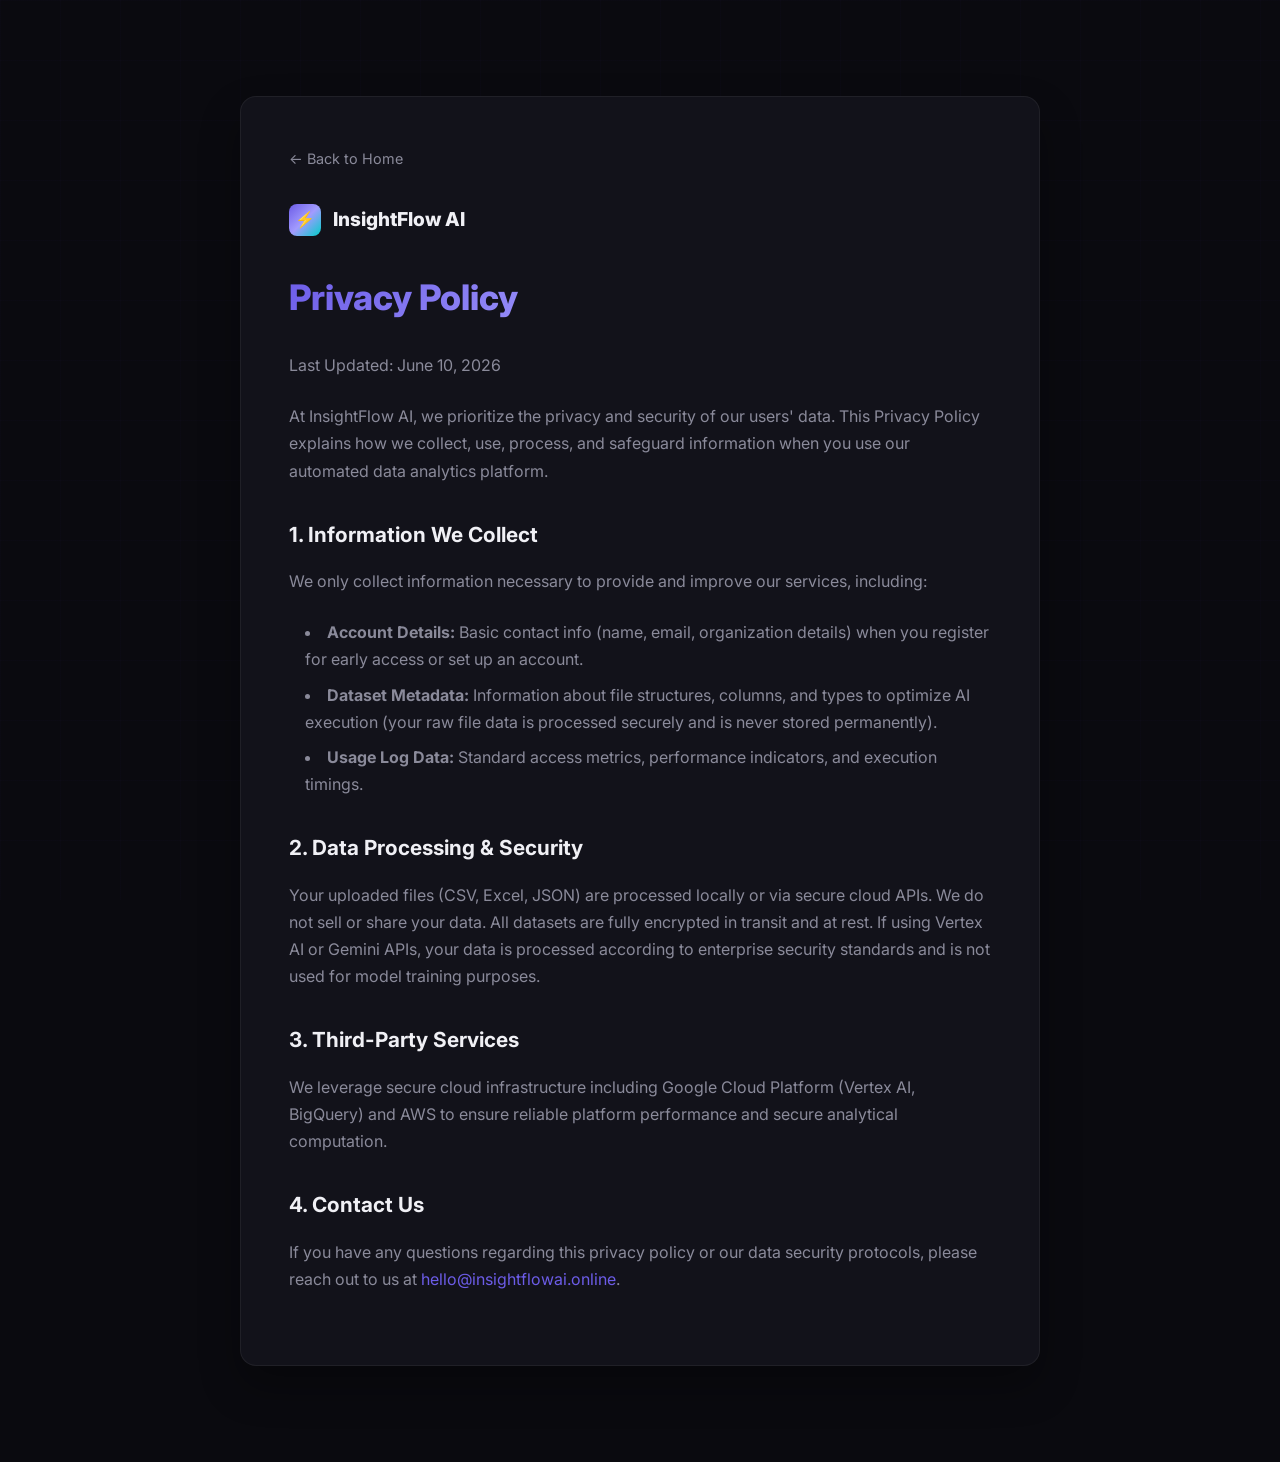
==== privacy.html @ 01ef1751 "docs: add privacy policy and terms of service pages to fix placeholders" ====
<!DOCTYPE html>
<html lang="en">
<head>
    <meta charset="UTF-8">
    <meta name="viewport" content="width=device-width, initial-scale=1.0">
    <title>Privacy Policy — InsightFlow AI</title>
    <link rel="preconnect" href="https://fonts.googleapis.com">
    <link rel="preconnect" href="https://fonts.gstatic.com" crossorigin>
    <link href="https://fonts.googleapis.com/css2?family=Inter:wght@300;400;500;600;700;800&display=swap" rel="stylesheet">
    <style>
        *, *::before, *::after {
            margin: 0;
            padding: 0;
            box-sizing: border-box;
        }

        :root {
            --bg-primary: #0a0a0f;
            --bg-secondary: #12121a;
            --bg-card: rgba(255, 255, 255, 0.03);
            --border-subtle: rgba(255, 255, 255, 0.06);
            --text-primary: #f0f0f5;
            --text-secondary: #8a8a9a;
            --text-muted: #5a5a6a;
            --accent-1: #6c5ce7;
            --accent-gradient: linear-gradient(135deg, #6c5ce7 0%, #a29bfe 50%, #00cec9 100%);
        }

        body {
            font-family: 'Inter', -apple-system, BlinkMacSystemFont, sans-serif;
            background: var(--bg-primary);
            color: var(--text-primary);
            line-height: 1.7;
            padding: 2rem 1rem;
        }

        .bg-grid {
            position: fixed;
            inset: 0;
            z-index: 0;
            background-image: 
                linear-gradient(rgba(108, 92, 231, 0.02) 1px, transparent 1px),
                linear-gradient(90deg, rgba(108, 92, 231, 0.02) 1px, transparent 1px);
            background-size: 60px 60px;
            pointer-events: none;
        }

        .container {
            max-width: 800px;
            margin: 4rem auto;
            position: relative;
            z-index: 1;
            background: var(--bg-secondary);
            border: 1px solid var(--border-subtle);
            border-radius: 16px;
            padding: 3rem;
            box-shadow: 0 20px 40px rgba(0, 0, 0, 0.3);
        }

        .logo {
            display: inline-flex;
            align-items: center;
            gap: 0.75rem;
            text-decoration: none;
            font-weight: 800;
            font-size: 1.2rem;
            color: var(--text-primary);
            margin-bottom: 2rem;
        }

        .logo-icon {
            width: 32px;
            height: 32px;
            border-radius: 8px;
            background: var(--accent-gradient);
            display: flex;
            align-items: center;
            justify-content: center;
            font-size: 1rem;
            color: white;
        }

        h1 {
            font-size: 2.2rem;
            font-weight: 800;
            margin-bottom: 1.5rem;
            background: var(--accent-gradient);
            -webkit-background-clip: text;
            -webkit-text-fill-color: transparent;
            background-clip: text;
        }

        p {
            color: var(--text-secondary);
            margin-bottom: 1.5rem;
        }

        h2 {
            font-size: 1.3rem;
            font-weight: 700;
            margin: 2rem 0 1rem;
            color: var(--text-primary);
        }

        ul {
            list-style-position: inside;
            color: var(--text-secondary);
            margin-bottom: 1.5rem;
            padding-left: 1rem;
        }

        li {
            margin-bottom: 0.5rem;
        }

        .back-link {
            display: inline-flex;
            align-items: center;
            gap: 0.5rem;
            color: var(--text-secondary);
            text-decoration: none;
            font-size: 0.9rem;
            margin-bottom: 2rem;
            transition: color 0.3s ease;
        }

        .back-link:hover {
            color: var(--text-primary);
        }
    </style>
</head>
<body>
    <div class="bg-grid"></div>
    <div class="container">
        <a href="index.html" class="back-link">← Back to Home</a>
        <br>
        <a href="index.html" class="logo">
            <div class="logo-icon">⚡</div>
            InsightFlow AI
        </a>
        <h1>Privacy Policy</h1>
        <p>Last Updated: June 10, 2026</p>
        <p>At InsightFlow AI, we prioritize the privacy and security of our users' data. This Privacy Policy explains how we collect, use, process, and safeguard information when you use our automated data analytics platform.</p>

        <h2>1. Information We Collect</h2>
        <p>We only collect information necessary to provide and improve our services, including:</p>
        <ul>
            <li><strong>Account Details:</strong> Basic contact info (name, email, organization details) when you register for early access or set up an account.</li>
            <li><strong>Dataset Metadata:</strong> Information about file structures, columns, and types to optimize AI execution (your raw file data is processed securely and is never stored permanently).</li>
            <li><strong>Usage Log Data:</strong> Standard access metrics, performance indicators, and execution timings.</li>
        </ul>

        <h2>2. Data Processing & Security</h2>
        <p>Your uploaded files (CSV, Excel, JSON) are processed locally or via secure cloud APIs. We do not sell or share your data. All datasets are fully encrypted in transit and at rest. If using Vertex AI or Gemini APIs, your data is processed according to enterprise security standards and is not used for model training purposes.</p>

        <h2>3. Third-Party Services</h2>
        <p>We leverage secure cloud infrastructure including Google Cloud Platform (Vertex AI, BigQuery) and AWS to ensure reliable platform performance and secure analytical computation.</p>

        <h2>4. Contact Us</h2>
        <p>If you have any questions regarding this privacy policy or our data security protocols, please reach out to us at <a href="mailto:hello@insightflowai.online" style="color: var(--accent-1); text-decoration: none;">hello@insightflowai.online</a>.</p>
    </div>
</body>
</html>
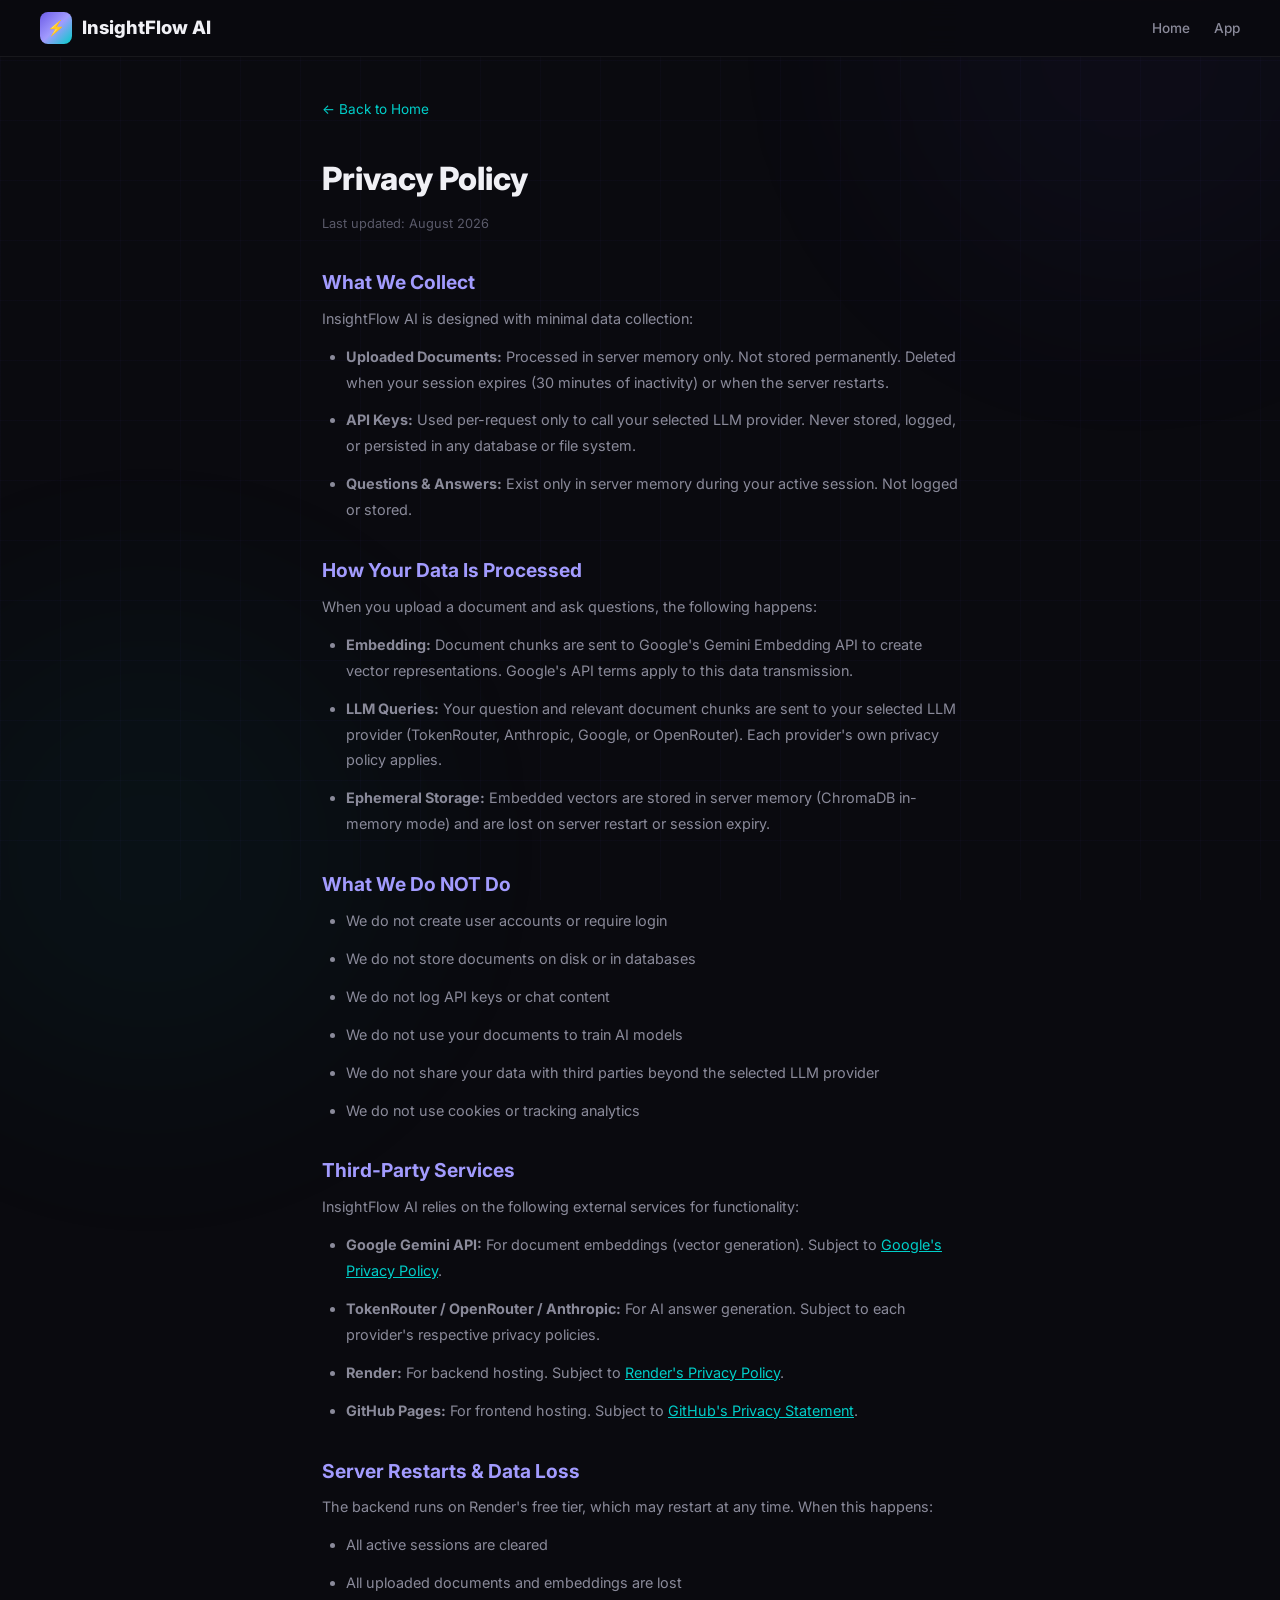
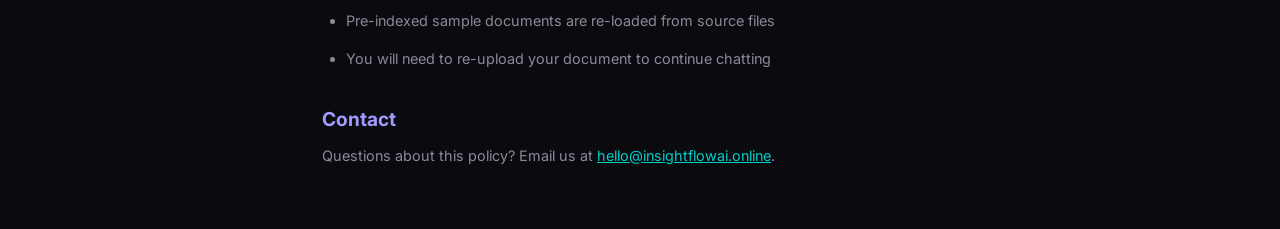
==== commit 5ac5a07d: "feat: full-stack Document Q&A RAG web app - Backend: FastAPI + Gemini embeddings + ChromaDB + multi-" ====
--- a/privacy.html
+++ b/privacy.html
@@ -4,160 +4,85 @@
     <meta charset="UTF-8">
     <meta name="viewport" content="width=device-width, initial-scale=1.0">
     <title>Privacy Policy — InsightFlow AI</title>
-    <link rel="preconnect" href="https://fonts.googleapis.com">
-    <link rel="preconnect" href="https://fonts.gstatic.com" crossorigin>
-    <link href="https://fonts.googleapis.com/css2?family=Inter:wght@300;400;500;600;700;800&display=swap" rel="stylesheet">
+    <link rel="icon" type="image/svg+xml" href="data:image/svg+xml,<svg xmlns='http://www.w3.org/2000/svg' viewBox='0 0 100 100'><text y='.9em' font-size='90'>⚡</text></svg>">
+    <link rel="stylesheet" href="assets/css/common.css">
     <style>
-        *, *::before, *::after {
-            margin: 0;
-            padding: 0;
-            box-sizing: border-box;
-        }
-
-        :root {
-            --bg-primary: #0a0a0f;
-            --bg-secondary: #12121a;
-            --bg-card: rgba(255, 255, 255, 0.03);
-            --border-subtle: rgba(255, 255, 255, 0.06);
-            --text-primary: #f0f0f5;
-            --text-secondary: #8a8a9a;
-            --text-muted: #5a5a6a;
-            --accent-1: #6c5ce7;
-            --accent-gradient: linear-gradient(135deg, #6c5ce7 0%, #a29bfe 50%, #00cec9 100%);
-        }
-
-        body {
-            font-family: 'Inter', -apple-system, BlinkMacSystemFont, sans-serif;
-            background: var(--bg-primary);
-            color: var(--text-primary);
-            line-height: 1.7;
-            padding: 2rem 1rem;
-        }
-
-        .bg-grid {
-            position: fixed;
-            inset: 0;
-            z-index: 0;
-            background-image: 
-                linear-gradient(rgba(108, 92, 231, 0.02) 1px, transparent 1px),
-                linear-gradient(90deg, rgba(108, 92, 231, 0.02) 1px, transparent 1px);
-            background-size: 60px 60px;
-            pointer-events: none;
-        }
-
-        .container {
-            max-width: 800px;
-            margin: 4rem auto;
-            position: relative;
-            z-index: 1;
-            background: var(--bg-secondary);
-            border: 1px solid var(--border-subtle);
-            border-radius: 16px;
-            padding: 3rem;
-            box-shadow: 0 20px 40px rgba(0, 0, 0, 0.3);
-        }
-
-        .logo {
-            display: inline-flex;
-            align-items: center;
-            gap: 0.75rem;
-            text-decoration: none;
-            font-weight: 800;
-            font-size: 1.2rem;
-            color: var(--text-primary);
-            margin-bottom: 2rem;
-        }
-
-        .logo-icon {
-            width: 32px;
-            height: 32px;
-            border-radius: 8px;
-            background: var(--accent-gradient);
-            display: flex;
-            align-items: center;
-            justify-content: center;
-            font-size: 1rem;
-            color: white;
-        }
-
-        h1 {
-            font-size: 2.2rem;
-            font-weight: 800;
-            margin-bottom: 1.5rem;
-            background: var(--accent-gradient);
-            -webkit-background-clip: text;
-            -webkit-text-fill-color: transparent;
-            background-clip: text;
-        }
-
-        p {
-            color: var(--text-secondary);
-            margin-bottom: 1.5rem;
-        }
-
-        h2 {
-            font-size: 1.3rem;
-            font-weight: 700;
-            margin: 2rem 0 1rem;
-            color: var(--text-primary);
-        }
-
-        ul {
-            list-style-position: inside;
-            color: var(--text-secondary);
-            margin-bottom: 1.5rem;
-            padding-left: 1rem;
-        }
-
-        li {
-            margin-bottom: 0.5rem;
-        }
-
-        .back-link {
-            display: inline-flex;
-            align-items: center;
-            gap: 0.5rem;
-            color: var(--text-secondary);
-            text-decoration: none;
-            font-size: 0.9rem;
-            margin-bottom: 2rem;
-            transition: color 0.3s ease;
-        }
-
-        .back-link:hover {
-            color: var(--text-primary);
-        }
+        .content { position: relative; z-index: 1; max-width: 700px; margin: 0 auto; padding: 6rem 2rem 3rem; }
+        .content h1 { font-size: 2rem; font-weight: 800; margin-bottom: 0.5rem; }
+        .content .updated { font-size: 0.8rem; color: var(--text-muted); margin-bottom: 2rem; }
+        .content h2 { font-size: 1.2rem; font-weight: 700; margin-top: 2rem; margin-bottom: 0.5rem; color: var(--accent-2); }
+        .content p, .content li { font-size: 0.9rem; color: var(--text-secondary); line-height: 1.8; margin-bottom: 0.75rem; }
+        .content ul { padding-left: 1.5rem; }
+        .back-link { display: inline-flex; align-items: center; gap: 0.4rem; color: var(--accent-3); text-decoration: none; font-size: 0.85rem; margin-bottom: 2rem; }
+        .back-link:hover { text-decoration: underline; }
     </style>
 </head>
 <body>
     <div class="bg-grid"></div>
-    <div class="container">
+    <div class="bg-glow bg-glow-1"></div>
+    <div class="bg-glow bg-glow-2"></div>
+
+    <nav class="navbar">
+        <div class="navbar-inner">
+            <a href="index.html" class="logo"><div class="logo-icon">⚡</div> InsightFlow AI</a>
+            <ul class="nav-links">
+                <li><a href="index.html">Home</a></li>
+                <li><a href="app/">App</a></li>
+            </ul>
+        </div>
+    </nav>
+
+    <div class="content">
         <a href="index.html" class="back-link">← Back to Home</a>
-        <br>
-        <a href="index.html" class="logo">
-            <div class="logo-icon">⚡</div>
-            InsightFlow AI
-        </a>
         <h1>Privacy Policy</h1>
-        <p>Last Updated: June 10, 2026</p>
-        <p>At InsightFlow AI, we prioritize the privacy and security of our users' data. This Privacy Policy explains how we collect, use, process, and safeguard information when you use our automated data analytics platform.</p>
+        <p class="updated">Last updated: August 2026</p>
 
-        <h2>1. Information We Collect</h2>
-        <p>We only collect information necessary to provide and improve our services, including:</p>
+        <h2>What We Collect</h2>
+        <p>InsightFlow AI is designed with minimal data collection:</p>
         <ul>
-            <li><strong>Account Details:</strong> Basic contact info (name, email, organization details) when you register for early access or set up an account.</li>
-            <li><strong>Dataset Metadata:</strong> Information about file structures, columns, and types to optimize AI execution (your raw file data is processed securely and is never stored permanently).</li>
-            <li><strong>Usage Log Data:</strong> Standard access metrics, performance indicators, and execution timings.</li>
+            <li><strong>Uploaded Documents:</strong> Processed in server memory only. Not stored permanently. Deleted when your session expires (30 minutes of inactivity) or when the server restarts.</li>
+            <li><strong>API Keys:</strong> Used per-request only to call your selected LLM provider. Never stored, logged, or persisted in any database or file system.</li>
+            <li><strong>Questions & Answers:</strong> Exist only in server memory during your active session. Not logged or stored.</li>
         </ul>
 
-        <h2>2. Data Processing & Security</h2>
-        <p>Your uploaded files (CSV, Excel, JSON) are processed locally or via secure cloud APIs. We do not sell or share your data. All datasets are fully encrypted in transit and at rest. If using Vertex AI or Gemini APIs, your data is processed according to enterprise security standards and is not used for model training purposes.</p>
+        <h2>How Your Data Is Processed</h2>
+        <p>When you upload a document and ask questions, the following happens:</p>
+        <ul>
+            <li><strong>Embedding:</strong> Document chunks are sent to Google's Gemini Embedding API to create vector representations. Google's API terms apply to this data transmission.</li>
+            <li><strong>LLM Queries:</strong> Your question and relevant document chunks are sent to your selected LLM provider (TokenRouter, Anthropic, Google, or OpenRouter). Each provider's own privacy policy applies.</li>
+            <li><strong>Ephemeral Storage:</strong> Embedded vectors are stored in server memory (ChromaDB in-memory mode) and are lost on server restart or session expiry.</li>
+        </ul>
 
-        <h2>3. Third-Party Services</h2>
-        <p>We leverage secure cloud infrastructure including Google Cloud Platform (Vertex AI, BigQuery) and AWS to ensure reliable platform performance and secure analytical computation.</p>
+        <h2>What We Do NOT Do</h2>
+        <ul>
+            <li>We do not create user accounts or require login</li>
+            <li>We do not store documents on disk or in databases</li>
+            <li>We do not log API keys or chat content</li>
+            <li>We do not use your documents to train AI models</li>
+            <li>We do not share your data with third parties beyond the selected LLM provider</li>
+            <li>We do not use cookies or tracking analytics</li>
+        </ul>
 
-        <h2>4. Contact Us</h2>
-        <p>If you have any questions regarding this privacy policy or our data security protocols, please reach out to us at <a href="mailto:hello@insightflowai.online" style="color: var(--accent-1); text-decoration: none;">hello@insightflowai.online</a>.</p>
+        <h2>Third-Party Services</h2>
+        <p>InsightFlow AI relies on the following external services for functionality:</p>
+        <ul>
+            <li><strong>Google Gemini API:</strong> For document embeddings (vector generation). Subject to <a href="https://policies.google.com/privacy" style="color: var(--accent-3);">Google's Privacy Policy</a>.</li>
+            <li><strong>TokenRouter / OpenRouter / Anthropic:</strong> For AI answer generation. Subject to each provider's respective privacy policies.</li>
+            <li><strong>Render:</strong> For backend hosting. Subject to <a href="https://render.com/privacy" style="color: var(--accent-3);">Render's Privacy Policy</a>.</li>
+            <li><strong>GitHub Pages:</strong> For frontend hosting. Subject to <a href="https://docs.github.com/en/site-policy/privacy-policies/github-general-privacy-statement" style="color: var(--accent-3);">GitHub's Privacy Statement</a>.</li>
+        </ul>
+
+        <h2>Server Restarts & Data Loss</h2>
+        <p>The backend runs on Render's free tier, which may restart at any time. When this happens:</p>
+        <ul>
+            <li>All active sessions are cleared</li>
+            <li>All uploaded documents and embeddings are lost</li>
+            <li>Pre-indexed sample documents are re-loaded from source files</li>
+            <li>You will need to re-upload your document to continue chatting</li>
+        </ul>
+
+        <h2>Contact</h2>
+        <p>Questions about this policy? Email us at <a href="mailto:hello@insightflowai.online" style="color: var(--accent-3);">hello@insightflowai.online</a>.</p>
     </div>
 </body>
 </html>
--- a/assets/css/common.css
+++ b/assets/css/common.css
@@ -0,0 +1,252 @@
+/* ====== InsightFlow AI — Common Styles ====== */
+/* Shared variables, fonts, base, background effects, glassmorphism */
+
+@import url('https://fonts.googleapis.com/css2?family=Inter:wght@300;400;500;600;700;800;900&display=swap');
+
+*, *::before, *::after {
+    margin: 0;
+    padding: 0;
+    box-sizing: border-box;
+}
+
+:root {
+    --bg-primary: #0a0a0f;
+    --bg-secondary: #12121a;
+    --bg-card: rgba(255, 255, 255, 0.03);
+    --bg-card-hover: rgba(255, 255, 255, 0.06);
+    --border-subtle: rgba(255, 255, 255, 0.06);
+    --border-hover: rgba(255, 255, 255, 0.12);
+    --text-primary: #f0f0f5;
+    --text-secondary: #8a8a9a;
+    --text-muted: #5a5a6a;
+    --accent-1: #6c5ce7;
+    --accent-2: #a29bfe;
+    --accent-3: #00cec9;
+    --accent-gradient: linear-gradient(135deg, #6c5ce7 0%, #a29bfe 50%, #00cec9 100%);
+    --glow-purple: rgba(108, 92, 231, 0.15);
+    --glow-cyan: rgba(0, 206, 201, 0.15);
+    --success: #00b894;
+    --error: #e74c3c;
+    --warning: #fdcb6e;
+    --radius-sm: 8px;
+    --radius-md: 12px;
+    --radius-lg: 16px;
+    --radius-xl: 24px;
+    --shadow-sm: 0 2px 8px rgba(0, 0, 0, 0.2);
+    --shadow-md: 0 8px 24px rgba(0, 0, 0, 0.3);
+    --shadow-lg: 0 16px 48px rgba(0, 0, 0, 0.4);
+}
+
+html { scroll-behavior: smooth; }
+
+body {
+    font-family: 'Inter', -apple-system, BlinkMacSystemFont, sans-serif;
+    background: var(--bg-primary);
+    color: var(--text-primary);
+    line-height: 1.6;
+    overflow-x: hidden;
+    min-height: 100vh;
+}
+
+/* ====== Background Effects ====== */
+.bg-grid {
+    position: fixed;
+    inset: 0;
+    z-index: 0;
+    background-image:
+        linear-gradient(rgba(108, 92, 231, 0.03) 1px, transparent 1px),
+        linear-gradient(90deg, rgba(108, 92, 231, 0.03) 1px, transparent 1px);
+    background-size: 60px 60px;
+    pointer-events: none;
+}
+
+.bg-glow {
+    position: fixed;
+    width: 500px;
+    height: 500px;
+    border-radius: 50%;
+    filter: blur(120px);
+    opacity: 0.3;
+    pointer-events: none;
+    z-index: 0;
+}
+
+.bg-glow-1 {
+    top: -200px;
+    right: -100px;
+    background: var(--glow-purple);
+    animation: float 8s ease-in-out infinite;
+}
+
+.bg-glow-2 {
+    bottom: -200px;
+    left: -100px;
+    background: var(--glow-cyan);
+    animation: float 10s ease-in-out infinite reverse;
+}
+
+@keyframes float {
+    0%, 100% { transform: translate(0, 0) scale(1); }
+    50% { transform: translate(30px, -30px) scale(1.1); }
+}
+
+/* ====== Navbar ====== */
+.navbar {
+    position: fixed;
+    top: 0;
+    left: 0;
+    right: 0;
+    z-index: 100;
+    padding: 0.75rem 2rem;
+    backdrop-filter: blur(20px);
+    background: rgba(10, 10, 15, 0.85);
+    border-bottom: 1px solid var(--border-subtle);
+}
+
+.navbar-inner {
+    max-width: 1200px;
+    margin: 0 auto;
+    display: flex;
+    align-items: center;
+    justify-content: space-between;
+}
+
+.logo {
+    display: flex;
+    align-items: center;
+    gap: 0.6rem;
+    text-decoration: none;
+    font-weight: 800;
+    font-size: 1.15rem;
+    color: var(--text-primary);
+}
+
+.logo-icon {
+    width: 32px;
+    height: 32px;
+    border-radius: 8px;
+    background: var(--accent-gradient);
+    display: flex;
+    align-items: center;
+    justify-content: center;
+    font-size: 0.9rem;
+}
+
+.nav-links {
+    display: flex;
+    align-items: center;
+    gap: 1.5rem;
+    list-style: none;
+}
+
+.nav-links a {
+    color: var(--text-secondary);
+    text-decoration: none;
+    font-size: 0.85rem;
+    font-weight: 500;
+    transition: color 0.3s ease;
+}
+
+.nav-links a:hover { color: var(--text-primary); }
+
+.nav-links a.active {
+    color: var(--accent-3);
+}
+
+/* ====== Buttons ====== */
+.btn {
+    display: inline-flex;
+    align-items: center;
+    justify-content: center;
+    gap: 0.5rem;
+    padding: 0.6rem 1.4rem;
+    border-radius: var(--radius-md);
+    font-weight: 600;
+    font-size: 0.85rem;
+    text-decoration: none;
+    transition: all 0.3s ease;
+    cursor: pointer;
+    border: none;
+    font-family: inherit;
+}
+
+.btn-primary {
+    background: var(--accent-gradient);
+    color: white;
+    box-shadow: 0 4px 16px rgba(108, 92, 231, 0.3);
+}
+
+.btn-primary:hover {
+    transform: translateY(-2px);
+    box-shadow: 0 6px 24px rgba(108, 92, 231, 0.4);
+}
+
+.btn-primary:disabled {
+    opacity: 0.5;
+    cursor: not-allowed;
+    transform: none;
+    box-shadow: none;
+}
+
+.btn-secondary {
+    background: var(--bg-card);
+    color: var(--text-primary);
+    border: 1px solid var(--border-subtle);
+}
+
+.btn-secondary:hover {
+    background: var(--bg-card-hover);
+    border-color: var(--border-hover);
+}
+
+/* ====== Glassmorphism Card ====== */
+.glass-card {
+    background: var(--bg-card);
+    border: 1px solid var(--border-subtle);
+    border-radius: var(--radius-lg);
+    backdrop-filter: blur(10px);
+    transition: all 0.3s ease;
+}
+
+.glass-card:hover {
+    border-color: var(--border-hover);
+    box-shadow: var(--shadow-md);
+}
+
+/* ====== Animations ====== */
+@keyframes fadeInUp {
+    from { opacity: 0; transform: translateY(20px); }
+    to { opacity: 1; transform: translateY(0); }
+}
+
+@keyframes shimmer {
+    0% { background-position: -200% 0; }
+    100% { background-position: 200% 0; }
+}
+
+@keyframes pulse-border {
+    0%, 100% { border-color: rgba(108, 92, 231, 0.3); }
+    50% { border-color: rgba(108, 92, 231, 0.7); }
+}
+
+@keyframes spin {
+    from { transform: rotate(0deg); }
+    to { transform: rotate(360deg); }
+}
+
+.animate-in {
+    animation: fadeInUp 0.5s ease forwards;
+}
+
+.skeleton {
+    background: linear-gradient(90deg, var(--bg-card) 25%, rgba(255,255,255,0.06) 50%, var(--bg-card) 75%);
+    background-size: 200% 100%;
+    animation: shimmer 1.5s infinite;
+    border-radius: var(--radius-sm);
+}
+
+/* ====== Responsive ====== */
+@media (max-width: 768px) {
+    .navbar { padding: 0.6rem 1rem; }
+    .nav-links { gap: 1rem; }
+}
